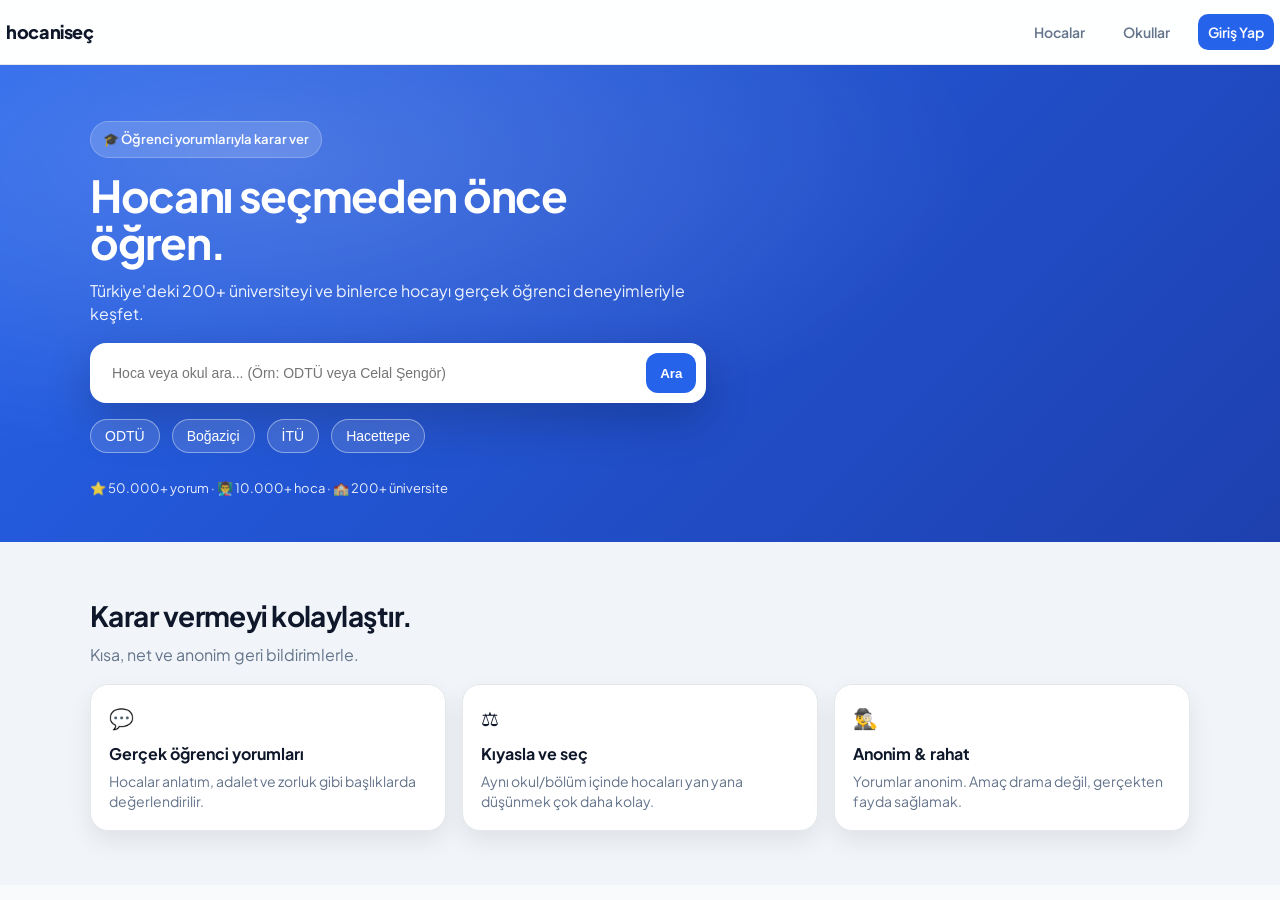
==== index.html @ 38483f48 "frontend temiz yukleme" ====
<!DOCTYPE html>
<html lang="tr">
<head>
  <meta charset="UTF-8" />
  <meta name="viewport" content="width=device-width, initial-scale=1.0" />
  <title>Hocanı Seç | Üniversite ve Hoca Keşfet</title>

  <!-- Font -->
  <link rel="preconnect" href="https://fonts.googleapis.com">
  <link rel="preconnect" href="https://fonts.gstatic.com" crossorigin>
  <link href="https://fonts.googleapis.com/css2?family=Plus+Jakarta+Sans:wght@400;500;600;700;800&display=swap" rel="stylesheet">

  <!-- CSS -->
  <link rel="stylesheet" href="style.css" />
</head>
<body>

<header class="navbar">
  <div class="nav-inner">
    <a class="logo" href="index.html">hocaniseç</a>

    <nav class="nav-links">
      <a href="#features">Hocalar</a>
      <a href="#features">Okullar</a>
      <a class="nav-cta" href="auth.html">Giriş Yap</a>
    </nav>

    <button class="nav-toggle">
      <span></span><span></span><span></span>
    </button>
  </div>
</header>

<main>

  <!-- HERO (Arama Alanı) -->
  <section class="hero" id="kesfet">
    <div class="container hero-grid">
      <div>
        <div class="badge">🎓 Öğrenci yorumlarıyla karar ver</div>

        <h1>Hocanı seçmeden önce öğren.</h1>

        <p class="lead">
          Türkiye'deki 200+ üniversiteyi ve binlerce hocayı gerçek öğrenci deneyimleriyle keşfet.
        </p>

        <!-- ARAMA KUTUSU -->
        <div class="search">
          <input id="searchInput" type="text" placeholder="Hoca veya okul ara... (Örn: ODTÜ veya Celal Şengör)" />
          <button id="searchBtn" type="button">Ara</button>
        </div>

        <!-- HIZLI BUTONLAR -->
        <div class="quick-chips" id="quickChips">
          <button type="button" data-value="ODTÜ">ODTÜ</button>
          <button type="button" data-value="Boğaziçi">Boğaziçi</button>
          <button type="button" data-value="İTÜ">İTÜ</button>
          <button type="button" data-value="Hacettepe">Hacettepe</button>
        </div>

        <!-- ARAMA SONUÇLARI BURAYA GELECEK -->
        <div id="results" class="cards-grid"></div>

        <p class="meta">
          ⭐ 50.000+ yorum · 👨‍🏫 10.000+ hoca · 🏫 200+ üniversite
        </p>
      </div>
    </div>
  </section>

  <!-- ÖZELLİKLER BÖLÜMÜ -->
  <section class="section section-alt" id="features">
    <div class="container">
      <div class="section-head">
        <h2>Karar vermeyi kolaylaştır.</h2>
        <p class="muted">Kısa, net ve anonim geri bildirimlerle.</p>
      </div>

      <div class="grid-3">
        <div class="feature">
          <div class="feature-ico">💬</div>
          <h3>Gerçek öğrenci yorumları</h3>
          <p>Hocalar anlatım, adalet ve zorluk gibi başlıklarda değerlendirilir.</p>
        </div>

        <div class="feature">
          <div class="feature-ico">⚖️</div>
          <h3>Kıyasla ve seç</h3>
          <p>Aynı okul/bölüm içinde hocaları yan yana düşünmek çok daha kolay.</p>
        </div>

        <div class="feature">
          <div class="feature-ico">🕵️‍♂️</div>
          <h3>Anonim & rahat</h3>
          <p>Yorumlar anonim. Amaç drama değil, gerçekten fayda sağlamak.</p>
        </div>
      </div>
    </div>
  </section>

</main>

<!-- JAVASCRIPT BAĞLANTISI -->
<script src="script.js" defer></script>

</body>
</html>
---- style.css ----
/* =====================
   hocaniseç — UI refresh
   ===================== */

:root{
  --bg:#f8fafc;
  --bg2:#f1f5f9;
  --card:#ffffff;
  --text:#0f172a;
  --muted:#64748b;
  --accent:#2563eb;
  --accent2:#1e40af;
  --border:#e5e7eb;
  --shadow: 0 18px 40px rgba(2, 6, 23, 0.10);
  --shadow2: 0 10px 24px rgba(2, 6, 23, 0.08);
  --radius: 18px;
}

*{box-sizing:border-box;margin:0;padding:0}
html,body{height:100%}
body{
  font-family:'Plus Jakarta Sans', system-ui, -apple-system, Segoe UI, Roboto, Arial, sans-serif;
  background:var(--bg);
  color:var(--text);
  line-height:1.45;
}

a{color:inherit;text-decoration:none}
img{max-width:100%;display:block}

.container{width:min(1100px, calc(100% - 40px)); margin:0 auto}
.muted{color:var(--muted)}
.sr-only{position:absolute;width:1px;height:1px;padding:0;margin:-1px;overflow:hidden;clip:rect(0,0,0,0);border:0}

/* ================= NAVBAR ================= */

.navbar{
  position:sticky;
  top:0;
  z-index:50;
  background:rgba(255,255,255,0.85);
  backdrop-filter: blur(10px);
  border-bottom:1px solid var(--border);
}

.navbar-plain{
  background:white;
  backdrop-filter: none;
}

.nav-inner{
  height:64px;
  display:flex;
  align-items:center;
  justify-content:space-between;
  gap:16px;
  padding:0 6px;
}

.logo{
  font-weight:800;
  letter-spacing:-0.02em;
  font-size:18px;
}

.nav-links{
  display:flex;
  gap:18px;
  align-items:center;
}

.nav-links a{
  color:var(--muted);
  font-weight:600;
  font-size:14px;
  padding:8px 10px;
  border-radius:10px;
}
.nav-links a:hover{color:var(--accent); background: rgba(37,99,235,0.08)}

.nav-cta{
  color:white !important;
  background:var(--accent);
}
.nav-cta:hover{background:var(--accent2) !important; color:white !important}

.nav-toggle{
  display:none;
  background:transparent;
  border:none;
  padding:10px;
  border-radius:12px;
  cursor:pointer;
}
.nav-toggle span{
  display:block;
  width:20px;
  height:2px;
  background:var(--text);
  margin:4px 0;
  border-radius:2px;
}

.nav-mobile{
  display:none;
  padding:10px 0 16px;
  border-top:1px solid var(--border);
}
.nav-mobile a{
  display:block;
  padding:10px 10px;
  color:var(--muted);
  font-weight:600;
  border-radius:10px;
}
.nav-mobile a:hover{color:var(--accent); background: rgba(37,99,235,0.08)}

/* ================= HERO ================= */

.hero{
  background: radial-gradient(1200px 500px at 20% 20%, rgba(255,255,255,0.18), transparent 60%),
              linear-gradient(135deg, var(--accent), var(--accent2));
  color:white;
  padding:56px 0 44px;
}

.hero-grid{
  display:grid;
  grid-template-columns: 1.15fr 0.85fr;
  gap:28px;
  align-items:center;
}

.badge{
  display:inline-flex;
  gap:8px;
  align-items:center;
  background: rgba(255,255,255,0.16);
  border: 1px solid rgba(255,255,255,0.22);
  padding:8px 12px;
  border-radius:999px;
  font-weight:600;
  font-size:13px;
  margin-bottom:14px;
}

.hero h1{
  font-size:44px;
  line-height:1.08;
  letter-spacing:-0.03em;
  margin-bottom:12px;
}

.lead{
  font-size:16px;
  opacity:0.92;
  margin-bottom:18px;
  max-width: 52ch;
}

.search{
  display:flex;
  gap:10px;
  background:white;
  padding:10px;
  border-radius:16px;
  box-shadow: 0 18px 45px rgba(2,6,23,0.22);
}

.search input{
  flex:1;
  border:none;
  outline:none;
  font-size:14px;
  padding:12px 12px;
  border-radius:12px;
  background: transparent;
}

.search button{
  border:none;
  cursor:pointer;
  padding:12px 14px;
  border-radius:12px;
  background:var(--accent);
  color:white;
  font-weight:700;
}

.search button:hover{background:var(--accent2)}

.meta{
  margin-top:12px;
  font-size:13px;
  opacity:0.9;
}

/* hero right sample card */
.hero-card{
  background: rgba(255,255,255,0.16);
  border: 1px solid rgba(255,255,255,0.22);
  border-radius: 22px;
  padding:18px;
  box-shadow: 0 18px 55px rgba(2,6,23,0.22);
}

.hero-card-top{
  display:flex;
  align-items:center;
  gap:12px;
  justify-content:space-between;
}

.hero-card-top > div:nth-child(2){
  flex:1;
}

.avatar{
  width:40px;height:40px;border-radius:14px;
  display:grid;place-items:center;
  background: rgba(255,255,255,0.2);
  font-weight:800;
}

.hero-card-title{font-weight:800}
.hero-card-sub{font-size:13px; opacity:0.9}

.pill{
  background: rgba(255,255,255,0.18);
  border:1px solid rgba(255,255,255,0.22);
  padding:8px 10px;
  border-radius:999px;
  font-weight:800;
  font-size:13px;
  white-space:nowrap;
}

.hero-card-body{margin-top:14px; display:grid; gap:10px}
.mini-row{display:grid; grid-template-columns: 80px 1fr 38px; gap:10px; align-items:center; font-size:13px}
.mini-bar{height:10px; background: rgba(255,255,255,0.18); border-radius:999px; overflow:hidden}
.mini-bar i{display:block; height:100%; background: rgba(255,255,255,0.75); border-radius:999px}
.mini-label{opacity:0.95}
.mini-val{font-weight:800; text-align:right}

.hero-card-foot{margin-top:14px; font-size:13px; opacity:0.95}

/* ================= SECTIONS ================= */

.section{padding:54px 0}
.section-alt{background:var(--bg2)}
.section-head{margin-bottom:18px}
.section-head h2{
  font-size:28px;
  letter-spacing:-0.02em;
  margin-bottom:6px;
}
.section-head.inline{
  display:flex;
  align-items:flex-end;
  justify-content:space-between;
  gap:16px;
}

.grid-3{
  display:grid;
  grid-template-columns: repeat(3, 1fr);
  gap:16px;
}

.feature{
  background:var(--card);
  border:1px solid var(--border);
  border-radius: var(--radius);
  padding:18px;
  box-shadow: var(--shadow2);
}
.feature-ico{font-size:20px; margin-bottom:10px}
.feature h3{font-size:16px; margin-bottom:6px}
.feature p{color:var(--muted); font-size:14px}

/* chips */
.chips{display:flex; gap:10px; flex-wrap:wrap}
.chip{
  background:white;
  border:1px solid var(--border);
  padding:8px 10px;
  border-radius:999px;
  font-weight:700;
  font-size:13px;
  cursor:pointer;
}
.chip:hover{border-color:rgba(37,99,235,0.45)}
.chip.is-active{
  background: rgba(37,99,235,0.10);
  border-color: rgba(37,99,235,0.35);
  color: var(--accent2);
}

/* ================= CARDS ================= */

.cards-grid{
  display:grid;
  grid-template-columns: repeat(3, 1fr);
  gap:14px;
  margin-top:14px;
}

.card{
  background:var(--card);
  border:1px solid var(--border);
  border-radius: var(--radius);
  padding:16px;
  box-shadow: var(--shadow2);
  transition: transform .18s ease, box-shadow .18s ease, border-color .18s ease;
  cursor:pointer;
}

.card:hover{
  transform: translateY(-4px);
  box-shadow: var(--shadow);
  border-color: rgba(37,99,235,0.25);
}

.card .title{
  font-weight:800;
  font-size:16px;
  letter-spacing:-0.01em;
  margin-bottom:4px;
}
.card .sub{
  color:var(--muted);
  font-size:13px;
  margin-bottom:10px;
}
.card .card-foot{
  display:flex;
  justify-content:space-between;
  align-items:center;
  gap:12px;
}
.rating{
  font-weight:800;
  color:var(--accent2);
}
.kicker{
  font-size:12px;
  color:var(--muted);
  font-weight:700;
}

/* empty state */
.empty{
  text-align:center;
  padding:28px 14px;
  border:1px dashed rgba(100,116,139,0.35);
  border-radius: var(--radius);
  margin-top:16px;
}
.empty.small{margin-top:0}
.empty-ico{font-size:22px; margin-bottom:8px}
.empty h3{font-size:16px; margin-bottom:4px}
.empty p{font-size:14px}

/* callout */
.callout{
  display:flex;
  align-items:center;
  justify-content:space-between;
  gap:14px;
  background: white;
  border: 1px solid var(--border);
  border-radius: var(--radius);
  padding:18px;
  box-shadow: var(--shadow2);
}

.btn{
  border:none;
  cursor:pointer;
  padding:12px 14px;
  border-radius:14px;
  background:var(--accent);
  color:white;
  font-weight:800;
}
.btn:disabled{opacity:0.6; cursor:not-allowed}

/* ================= PROFILE / PAGES ================= */

.page{padding:28px 0 60px}

.back-link{
  display:inline-block;
  margin:10px 0 16px;
  color: var(--accent2);
  font-weight:700;
}
.back-link:hover{text-decoration:underline}

.profile-head{
  display:flex;
  gap:16px;
  align-items:stretch;
  justify-content:space-between;
  flex-wrap:wrap;
}

.profile-main{
  display:flex;
  gap:14px;
  align-items:center;
  background:white;
  border:1px solid var(--border);
  border-radius: var(--radius);
  padding:16px;
  box-shadow: var(--shadow2);
  flex: 1 1 520px;
  min-width: 280px;
}

.avatar-lg{
  width:54px;height:54px;border-radius:18px;
  display:grid;place-items:center;
  font-weight:900;
  background: rgba(37,99,235,0.10);
  color: var(--accent2);
}

.profile-text h1{font-size:22px; letter-spacing:-0.02em}
.profile-text p{margin-top:2px; font-size:14px}

.score-card{
  background: linear-gradient(135deg, var(--accent), var(--accent2));
  color:white;
  border-radius: var(--radius);
  padding:16px;
  box-shadow: var(--shadow2);
  flex: 0 0 260px;
  min-width: 240px;
}

.score{font-size:34px; font-weight:900; letter-spacing:-0.03em}
.score-meta{margin-top:8px; font-size:13px; opacity:0.95; display:flex; gap:8px; align-items:center}
.dot{opacity:0.8}

.two-col{
  display:grid;
  grid-template-columns: 1fr 1.1fr;
  gap:14px;
  margin-top:14px;
}

.panel{
  background:white;
  border:1px solid var(--border);
  border-radius: var(--radius);
  padding:16px;
  box-shadow: var(--shadow2);
}

.panel h2{font-size:16px; margin-bottom:6px}
.panel-head{display:flex; align-items:baseline; justify-content:space-between; gap:12px; margin-bottom:10px}

.field{display:block; margin-top:12px}
.field-label{display:block; font-size:13px; font-weight:800; margin-bottom:6px}
select, textarea{
  width:100%;
  border:1px solid var(--border);
  background:white;
  border-radius: 14px;
  padding:12px 12px;
  font-size:14px;
  outline:none;
}
textarea{min-height:110px; resize:vertical}
select:focus, textarea:focus{border-color: rgba(37,99,235,0.5); box-shadow: 0 0 0 4px rgba(37,99,235,0.12)}

.hint{margin-top:10px; font-size:13px}

.comment-card{
  border:1px solid var(--border);
  border-radius: 14px;
  padding:12px;
  margin-top:10px;
  background: #fbfdff;
}
.comment-top{display:flex; align-items:center; justify-content:space-between; gap:10px; margin-bottom:6px}
.comment-card p{font-size:14px; color:var(--text)}

/* ================= SCHOOL ================= */

.school-head{background:white;border:1px solid var(--border);border-radius:var(--radius);padding:16px;box-shadow:var(--shadow2)}
.school-head h1{font-size:22px;letter-spacing:-0.02em;margin-bottom:4px}

.school-grid{
  display:grid;
  grid-template-columns: repeat(2, 1fr);
  gap:14px;
  margin-top:14px;
}

.metric{
  background:white;
  border:1px solid var(--border);
  border-radius: var(--radius);
  padding:16px;
  box-shadow: var(--shadow2);
}
.metric-top{display:flex; align-items:center; justify-content:space-between; gap:12px; font-weight:800}
.metric-top strong{color:var(--accent2)}
.bar{height:10px; background: rgba(100,116,139,0.14); border-radius:999px; overflow:hidden; margin-top:10px}
.bar i{display:block; height:100%; width:0%; background: var(--accent); border-radius:999px}

.school-summary{margin-top:14px}

/* ================= FOOTER ================= */

.footer{
  padding:22px 0;
  border-top:1px solid var(--border);
  background:white;
}
.footer-inner{
  display:flex;
  align-items:center;
  justify-content:space-between;
  gap:12px;
  font-size:13px;
}

/* ================= RESPONSIVE ================= */

@media (max-width: 980px){
  .hero-grid{grid-template-columns: 1fr}
  .hero-right{display:none}
  .cards-grid{grid-template-columns: repeat(2, 1fr)}
  .grid-3{grid-template-columns: 1fr; gap:12px}
  .two-col{grid-template-columns: 1fr}
  .school-grid{grid-template-columns: 1fr}
}

@media (max-width: 640px){
  .nav-links{display:none}
  .nav-toggle{display:block}
  .nav-mobile{display:block}
  .cards-grid{grid-template-columns: 1fr}
  .hero{padding:44px 0 36px}
  .hero h1{font-size:36px}
}/* ================= ADMIN PANEL ================= */

.admin-layout {
  display: flex;
  min-height: 100vh;
  background: #f8fafc;
}

/* SIDEBAR */
.admin-sidebar {
  width: 240px;
  background: #0f172a;
  color: white;
  padding: 24px;
}

.admin-sidebar h2 {
  font-size: 20px;
  font-weight: 700;
  margin-bottom: 32px;
}

.admin-sidebar nav {
  display: flex;
  flex-direction: column;
  gap: 8px;
}

.admin-sidebar button {
  background: transparent;
  border: none;
  color: #cbd5f5;
  padding: 10px 12px;
  text-align: left;
  border-radius: 8px;
  cursor: pointer;
  font-size: 14px;
}

.admin-sidebar button:hover {
  background: #1e293b;
  color: white;
}

/* MAIN */
.admin-main {
  flex: 1;
  padding: 40px;
}

/* VIEWS */
.admin-view {
  display: none;
}

.admin-view.active {
  display: block;
}

/* STATS */
.admin-stats {
  display: flex;
  gap: 20px;
  margin-top: 20px;
}

.stat-card {
  background: white;
  border-radius: 16px;
  padding: 20px 24px;
  box-shadow: 0 10px 25px rgba(0,0,0,0.06);
}

.stat-card strong {
  font-size: 28px;
  display: block;
}

.stat-card span {
  color: #64748b;
  font-size: 14px;
}

/* FORM */
.admin-form {
  margin: 20px 0;
  display: flex;
  gap: 10px;
}

.admin-form input {
  padding: 12px 14px;
  border-radius: 10px;
  border: 1px solid #e5e7eb;
  font-size: 14px;
}

.admin-form button {
  padding: 12px 18px;
  border-radius: 10px;
  border: none;
  background: #2563eb;
  color: white;
  font-weight: 600;
  cursor: pointer;
}

/* LIST */
.admin-list {
  list-style: none;
  padding: 0;
  margin-top: 20px;
}

.admin-list li {
  background: white;
  padding: 12px 16px;
  border-radius: 12px;
  margin-bottom: 10px;
  display: flex;
  justify-content: space-between;
  align-items: center;
  box-shadow: 0 5px 15px rgba(0,0,0,0.04);
}

.admin-list button {
  background: #ef4444;
  border: none;
  color: white;
  padding: 6px 10px;
  border-radius: 6px;
  cursor: pointer;
  font-size: 12px;
}

/* ================= ADMIN PANEL ================= */

.admin-layout {
  display: flex;
  min-height: 100vh;
  background: #f8fafc;
}

/* SIDEBAR */
.admin-sidebar {
  width: 240px;
  background: #0f172a;
  color: white;
  padding: 24px;
}

.admin-sidebar h2 {
  font-size: 20px;
  font-weight: 700;
  margin-bottom: 32px;
}

.admin-sidebar nav {
  display: flex;
  flex-direction: column;
  gap: 8px;
}

.admin-sidebar button {
  background: transparent;
  border: none;
  color: #cbd5f5;
  padding: 10px 12px;
  text-align: left;
  border-radius: 8px;
  cursor: pointer;
  font-size: 14px;
}

.admin-sidebar button:hover {
  background: #1e293b;
  color: white;
}

/* MAIN */
.admin-main {
  flex: 1;
  padding: 40px;
}

/* VIEWS */
.admin-view {
  display: none;
}

.admin-view.active {
  display: block;
}

/* STATS */
.admin-stats {
  display: flex;
  gap: 20px;
  margin-top: 20px;
}

.stat-card {
  background: white;
  border-radius: 16px;
  padding: 20px 24px;
  box-shadow: 0 10px 25px rgba(0,0,0,0.06);
}

.stat-card strong {
  font-size: 28px;
  display: block;
}

.stat-card span {
  color: #64748b;
  font-size: 14px;
}

/* FORM */
.admin-form {
  margin: 20px 0;
  display: flex;
  gap: 10px;
}

.admin-form input {
  padding: 12px 14px;
  border-radius: 10px;
  border: 1px solid #e5e7eb;
  font-size: 14px;
}

.admin-form button {
  padding: 12px 18px;
  border-radius: 10px;
  border: none;
  background: #2563eb;
  color: white;
  font-weight: 600;
  cursor: pointer;
}

/* LIST */
.admin-list {
  list-style: none;
  padding: 0;
  margin-top: 20px;
}

.admin-list li {
  background: white;
  padding: 12px 16px;
  border-radius: 12px;
  margin-bottom: 10px;
  display: flex;
  justify-content: space-between;
  align-items: center;
  box-shadow: 0 5px 15px rgba(0,0,0,0.04);
}

.admin-list button {
  background: #ef4444;
  border: none;
  color: white;
  padding: 6px 10px;
  border-radius: 6px;
  cursor: pointer;
  font-size: 12px;
}
/* ================= ADMIN PANEL ================= */

.admin-layout {
  display: flex;
  min-height: 100vh;
  background: #f8fafc;
}

/* SIDEBAR */
.admin-sidebar {
  width: 240px;
  background: #0f172a;
  color: white;
  padding: 24px;
}

.admin-sidebar h2 {
  font-size: 20px;
  font-weight: 700;
  margin-bottom: 32px;
}

.admin-sidebar nav {
  display: flex;
  flex-direction: column;
  gap: 8px;
}

.admin-sidebar button {
  background: transparent;
  border: none;
  color: #cbd5f5;
  padding: 10px 12px;
  text-align: left;
  border-radius: 8px;
  cursor: pointer;
  font-size: 14px;
}

.admin-sidebar button:hover {
  background: #1e293b;
  color: white;
}

/* MAIN */
.admin-main {
  flex: 1;
  padding: 40px;
}

/* VIEWS */
.admin-view {
  display: none;
}

.admin-view.active {
  display: block;
}

/* STATS */
.admin-stats {
  display: flex;
  gap: 20px;
  margin-top: 20px;
}

.stat-card {
  background: white;
  border-radius: 16px;
  padding: 20px 24px;
  box-shadow: 0 10px 25px rgba(0,0,0,0.06);
}

.stat-card strong {
  font-size: 28px;
  display: block;
}

.stat-card span {
  color: #64748b;
  font-size: 14px;
}

/* FORM */
.admin-form {
  margin: 20px 0;
  display: flex;
  gap: 10px;
}

.admin-form input {
  padding: 12px 14px;
  border-radius: 10px;
  border: 1px solid #e5e7eb;
  font-size: 14px;
}

.admin-form button {
  padding: 12px 18px;
  border-radius: 10px;
  border: none;
  background: #2563eb;
  color: white;
  font-weight: 600;
  cursor: pointer;
}

/* LIST */
.admin-list {
  list-style: none;
  padding: 0;
  margin-top: 20px;
}

.admin-list li {
  background: white;
  padding: 12px 16px;
  border-radius: 12px;
  margin-bottom: 10px;
  display: flex;
  justify-content: space-between;
  align-items: center;
  box-shadow: 0 5px 15px rgba(0,0,0,0.04);
}

.admin-list button {
  background: #ef4444;
  border: none;
  color: white;
  padding: 6px 10px;
  border-radius: 6px;
  cursor: pointer;
  font-size: 12px;
}


.quick-chips {
  display: flex;
  gap: 12px;
  margin-top: 16px;
}

.quick-chips button {
  padding: 8px 14px;
  border-radius: 999px;
  border: 1px solid rgba(255,255,255,0.4);
  background: rgba(255,255,255,0.12);
  color: #fff;
  font-size: 14px;
  cursor: pointer;
  transition: all 0.2s ease;
  backdrop-filter: blur(8px);
}

.quick-chips button:hover {
  background: rgba(255,255,255,0.25);
  transform: translateY(-1px);
}
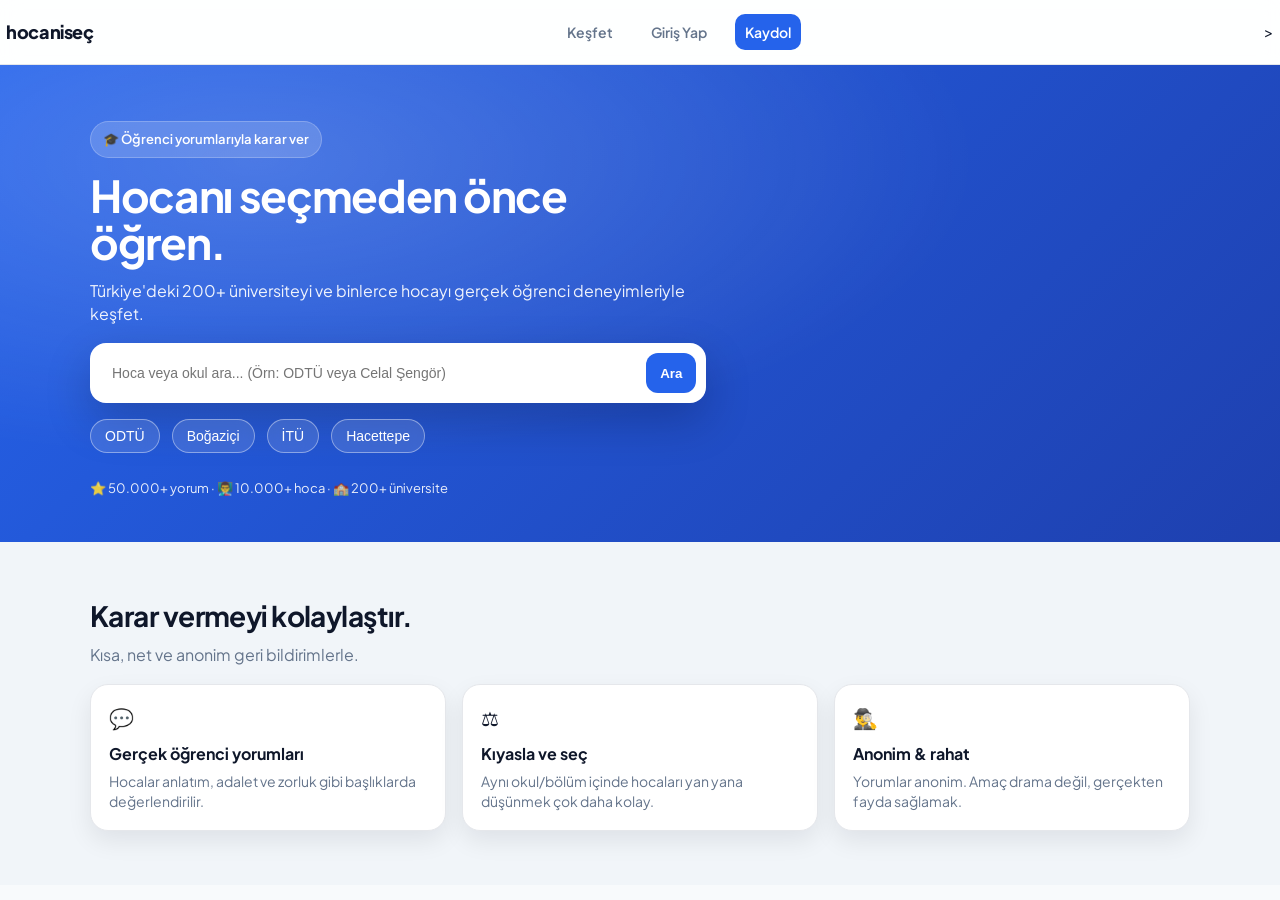
==== commit 5c045b5a: "Auth mantigi ve onay kutulari guncellendi" ====
--- a/index.html
+++ b/index.html
@@ -19,11 +19,12 @@
   <div class="nav-inner">
     <a class="logo" href="index.html">hocaniseç</a>
 
-    <nav class="nav-links">
-      <a href="#features">Hocalar</a>
-      <a href="#features">Okullar</a>
-      <a class="nav-cta" href="auth.html">Giriş Yap</a>
-    </nav>
+   <!-- index.html içindeki <nav class="nav-links"> kısmını şununla değiştir -->
+<nav class="nav-links">
+  <a href="#kesfet">Keşfet</a>
+  <a href="auth.html" style="font-weight: 600; color: var(--muted);">Giriş Yap</a>
+  <a class="nav-cta" href="auth.html?mode=signup">Kaydol</a> <!-- Kaydol Butonu -->
+</nav>>
 
     <button class="nav-toggle">
       <span></span><span></span><span></span>
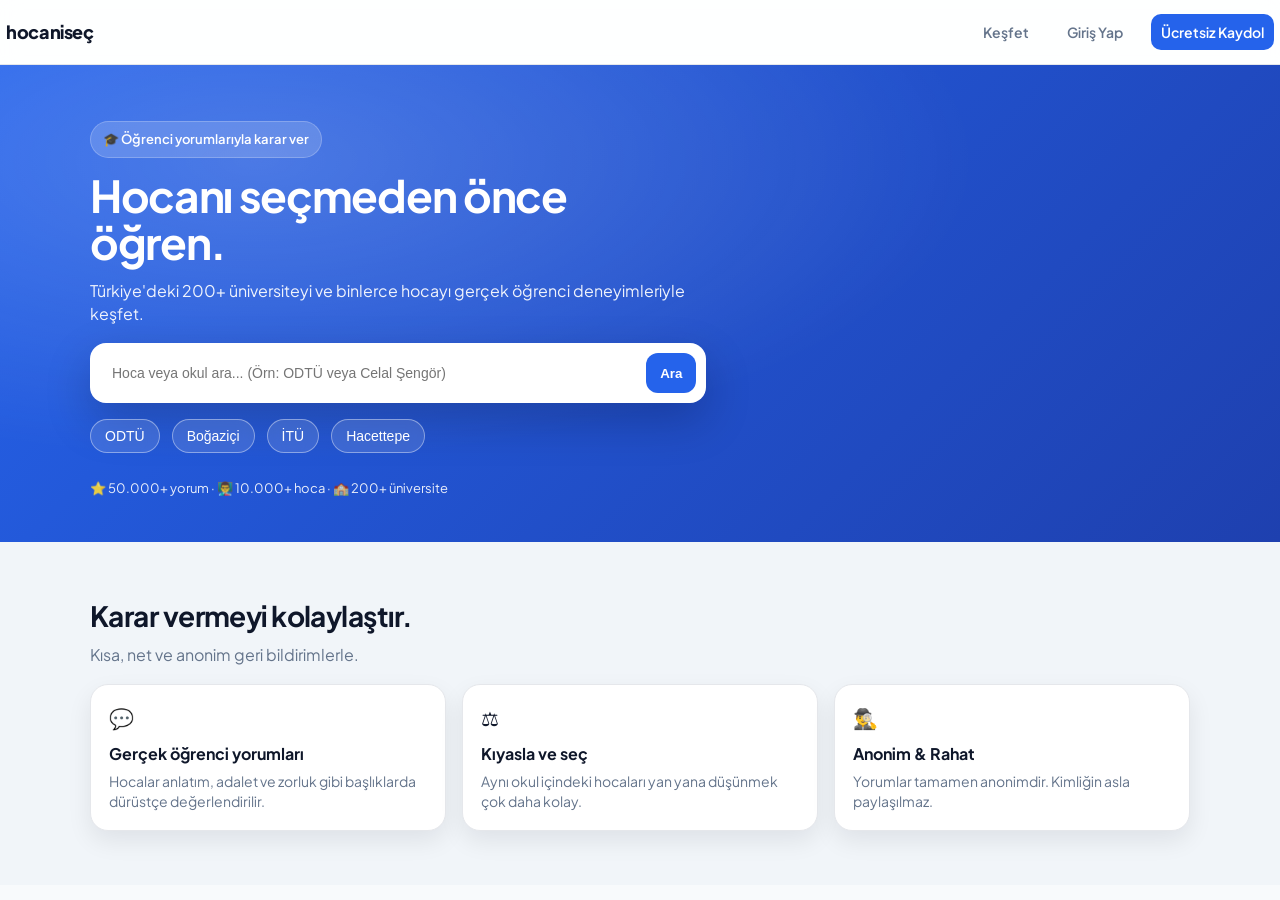
==== commit 5f68d18b: "Auth sayfasi onay kutulariyla guncellendi" ====
--- a/index.html
+++ b/index.html
@@ -5,12 +5,12 @@
   <meta name="viewport" content="width=device-width, initial-scale=1.0" />
   <title>Hocanı Seç | Üniversite ve Hoca Keşfet</title>
 
-  <!-- Font -->
+  <!-- Google Fonts -->
   <link rel="preconnect" href="https://fonts.googleapis.com">
   <link rel="preconnect" href="https://fonts.gstatic.com" crossorigin>
   <link href="https://fonts.googleapis.com/css2?family=Plus+Jakarta+Sans:wght@400;500;600;700;800&display=swap" rel="stylesheet">
 
-  <!-- CSS -->
+  <!-- CSS Bağlantısı -->
   <link rel="stylesheet" href="style.css" />
 </head>
 <body>
@@ -19,12 +19,11 @@
   <div class="nav-inner">
     <a class="logo" href="index.html">hocaniseç</a>
 
-   <!-- index.html içindeki <nav class="nav-links"> kısmını şununla değiştir -->
-<nav class="nav-links">
-  <a href="#kesfet">Keşfet</a>
-  <a href="auth.html" style="font-weight: 600; color: var(--muted);">Giriş Yap</a>
-  <a class="nav-cta" href="auth.html?mode=signup">Kaydol</a> <!-- Kaydol Butonu -->
-</nav>>
+    <nav class="nav-links">
+      <a href="#kesfet">Keşfet</a>
+      <a href="auth.html" style="font-weight: 600; color: var(--muted);">Giriş Yap</a>
+      <a class="nav-cta" href="auth.html">Ücretsiz Kaydol</a>
+    </nav>
 
     <button class="nav-toggle">
       <span></span><span></span><span></span>
@@ -34,7 +33,7 @@
 
 <main>
 
-  <!-- HERO (Arama Alanı) -->
+  <!-- HERO SECTION (Arama Alanı) -->
   <section class="hero" id="kesfet">
     <div class="container hero-grid">
       <div>
@@ -46,13 +45,13 @@
           Türkiye'deki 200+ üniversiteyi ve binlerce hocayı gerçek öğrenci deneyimleriyle keşfet.
         </p>
 
-        <!-- ARAMA KUTUSU -->
+        <!-- ARAMA FORMU -->
         <div class="search">
           <input id="searchInput" type="text" placeholder="Hoca veya okul ara... (Örn: ODTÜ veya Celal Şengör)" />
           <button id="searchBtn" type="button">Ara</button>
         </div>
 
-        <!-- HIZLI BUTONLAR -->
+        <!-- HIZLI ARAMA BUTONLARI -->
         <div class="quick-chips" id="quickChips">
           <button type="button" data-value="ODTÜ">ODTÜ</button>
           <button type="button" data-value="Boğaziçi">Boğaziçi</button>
@@ -60,7 +59,7 @@
           <button type="button" data-value="Hacettepe">Hacettepe</button>
         </div>
 
-        <!-- ARAMA SONUÇLARI BURAYA GELECEK -->
+        <!-- SONUÇLARIN GÖSTERİLECEĞİ ALAN -->
         <div id="results" class="cards-grid"></div>
 
         <p class="meta">
@@ -70,7 +69,7 @@
     </div>
   </section>
 
-  <!-- ÖZELLİKLER BÖLÜMÜ -->
+  <!-- ÖZELLİKLER (FEATURES) -->
   <section class="section section-alt" id="features">
     <div class="container">
       <div class="section-head">
@@ -82,19 +81,19 @@
         <div class="feature">
           <div class="feature-ico">💬</div>
           <h3>Gerçek öğrenci yorumları</h3>
-          <p>Hocalar anlatım, adalet ve zorluk gibi başlıklarda değerlendirilir.</p>
+          <p>Hocalar anlatım, adalet ve zorluk gibi başlıklarda dürüstçe değerlendirilir.</p>
         </div>
 
         <div class="feature">
           <div class="feature-ico">⚖️</div>
           <h3>Kıyasla ve seç</h3>
-          <p>Aynı okul/bölüm içinde hocaları yan yana düşünmek çok daha kolay.</p>
+          <p>Aynı okul içindeki hocaları yan yana düşünmek çok daha kolay.</p>
         </div>
 
         <div class="feature">
           <div class="feature-ico">🕵️‍♂️</div>
-          <h3>Anonim & rahat</h3>
-          <p>Yorumlar anonim. Amaç drama değil, gerçekten fayda sağlamak.</p>
+          <h3>Anonim & Rahat</h3>
+          <p>Yorumlar tamamen anonimdir. Kimliğin asla paylaşılmaz.</p>
         </div>
       </div>
     </div>
@@ -102,7 +101,7 @@
 
 </main>
 
-<!-- JAVASCRIPT BAĞLANTISI -->
+<!-- JAVASCRIPT -->
 <script src="script.js" defer></script>
 
 </body>
